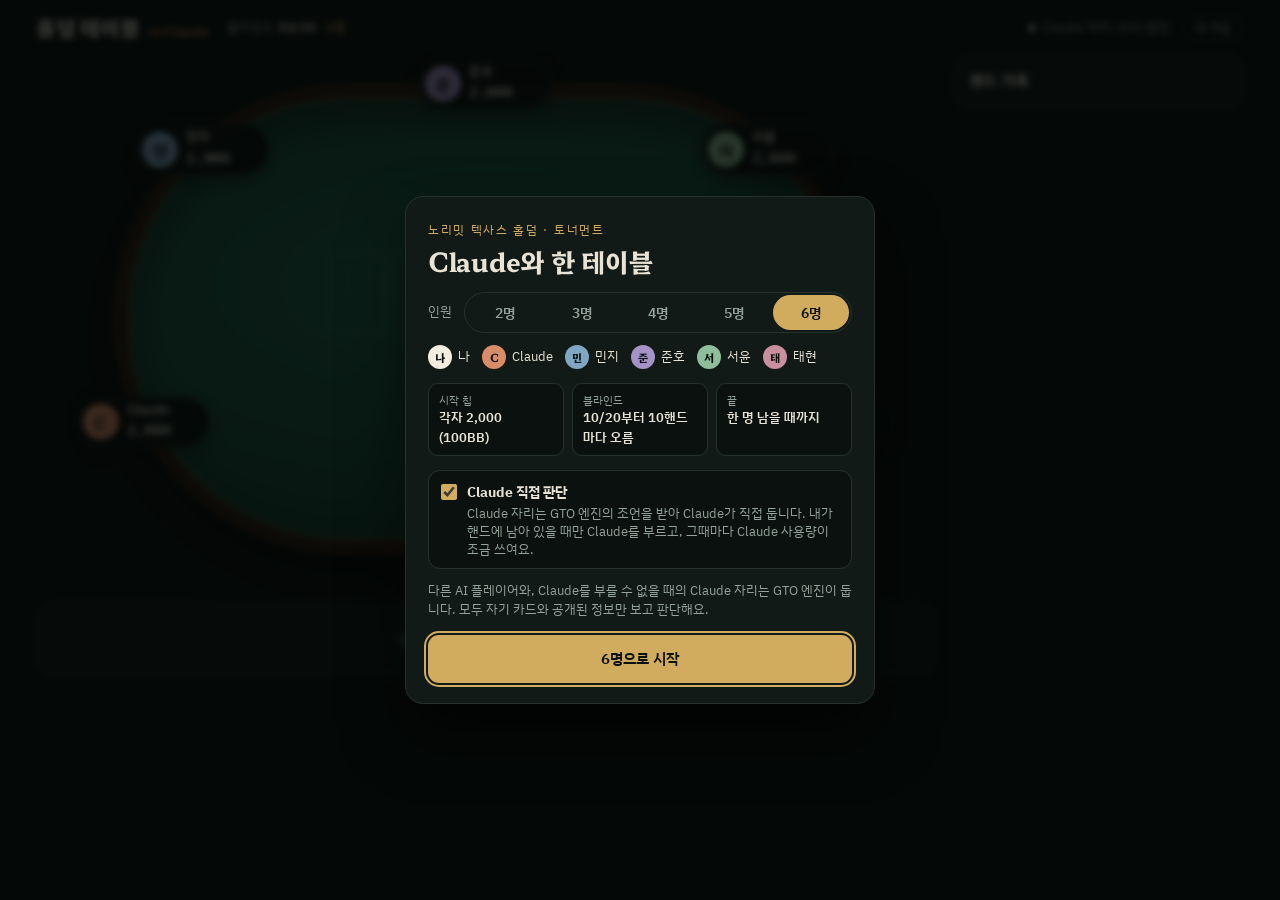
==== index.html @ 06f61726 "Claude 홀덤 테이블: 2~6인 노리밋 홀덤과 GTO 근사 AI invest-1990 저장소의 poker/ 폴더(브랜치 claude/poker-holdem)를 옮겨 온 첫 버전" ====
<!doctype html>
<html lang="ko">
<head>
  <meta charset="utf-8">
  <meta name="viewport" content="width=device-width, initial-scale=1, viewport-fit=cover">
  <title>Claude 홀덤 테이블</title>
  <link rel="preconnect" href="https://fonts.googleapis.com">
  <link rel="preconnect" href="https://fonts.gstatic.com" crossorigin>
  <link rel="stylesheet" href="https://fonts.googleapis.com/css2?family=Hahmlet:wght@600;700&family=IBM+Plex+Mono:wght@500;600&family=IBM+Plex+Sans+KR:wght@400;500;600&display=swap">
  <link rel="stylesheet" href="style.css">
</head>
<body>
  <div id="app">
    <header class="topbar">
      <div class="brand">홀덤 테이블 <span>vs Claude</span></div>
      <div class="level" id="level">블라인드 <b>10/20</b></div>
      <div class="top-right">
        <div class="link" id="link"><i class="dot checking" id="link-dot"></i><span id="link-text">Claude 연결 확인 중</span><span class="link-short" id="link-short">확인 중</span></div>
        <div class="seg" id="depth" role="group" aria-label="Claude 생각 깊이" hidden>
          <button type="button" data-depth="quick" aria-pressed="true">빠르게</button>
          <button type="button" data-depth="default" aria-pressed="false">깊게</button>
        </div>
        <button class="link-btn" id="retry" type="button" hidden>다시 연결</button>
        <button class="link-btn" id="new-game" type="button">새 게임</button>
      </div>
    </header>

    <div class="layout">
      <section class="play">
        <div class="stage">
          <div class="table" id="table">
            <div class="felt" aria-hidden="true"></div>
            <!-- 가운데: 보드 · 팟 -->
            <div class="center">
              <div class="board" id="board"></div>
              <div class="pot" id="pot"></div>
              <div class="sidepots" id="sidepots"></div>
              <div class="print" id="print">No Limit</div>
            </div>
            <!-- 자리 · 베팅 칩: game.js가 인원에 맞춰 만든다 -->
            <div id="seats"></div>
          </div>
        </div>

        <div class="controls" id="controls"><div class="waiting">인원을 고르면 카드를 나눠줍니다</div></div>
      </section>

      <aside class="log-panel">
        <h2>핸드 기록</h2>
        <ol class="log" id="log"></ol>
      </aside>
    </div>
  </div>

  <div class="modal" id="modal" hidden><div class="modal-card" id="modal-card" role="dialog" aria-modal="true"></div></div>

  <script src="engine.js"></script>
  <script src="table.js"></script>
  <script src="gto.js"></script>
  <script src="game.js"></script>
</body>
</html>
---- style.css ----
/* 밤의 카드룸 한 테이블 — 2~6명이 타원 테이블에 둘러앉는다. 나는 아래 가운데.
   넓으면 오른쪽, 좁으면 아래에 핸드 기록. 어두운 단일 테마 (밝은 모드에서도 같은 화면) */
:root {
  --room: #0b110f;        /* 방 바닥 */
  --panel: #121a17;       /* 조작판 · 기록 패널 */
  --line: #25322c;        /* 구분선 */
  --felt: #1b5040;        /* 펠트 */
  --felt-hi: #256851;
  --felt-lo: #0f3429;
  --rail: #2b1c15;        /* 호두나무 레일 */
  --brass: #d1ab5e;       /* 강조: 딜러 버튼 · 주요 버튼 · 승리 */
  --ivory: #f3ede0;       /* 카드 앞면 */
  --ink: #e8e3d5;         /* 본문 글자 */
  --muted: #93a29a;       /* 보조 글자 */
  --card-ink: #19191d;
  --suit-red: #c0303c;
  --back: #6b1e27;        /* 카드 뒷면 */
  --clay: #d98c68;        /* Claude 자리 */
  --up: #8fd0a5;          /* 이득 */
  --down: #e58a7c;        /* 손해 */
  --shade: rgba(5, 10, 8, .62);
  --plate: rgba(9, 15, 13, .9);

  --display: "Hahmlet", "Noto Serif KR", Georgia, serif;
  --body: "IBM Plex Sans KR", "Apple SD Gothic Neo", "Malgun Gothic", system-ui, sans-serif;
  --mono: "IBM Plex Mono", ui-monospace, Menlo, Consolas, monospace;

  /* 카드 폭: 보드 · 내 카드 · 다른 사람 카드 */
  --cw-board: 58px;
  --cw-me: 60px;
  --cw-op: 40px;
  color-scheme: dark;
}

* { box-sizing: border-box; }
[hidden] { display: none !important; }
html, body { height: 100%; }
body {
  margin: 0; background: var(--room); color: var(--ink);
  font-family: var(--body); font-size: 15px; line-height: 1.5;
  -webkit-font-smoothing: antialiased;
  overflow-x: hidden;
}
button { font: inherit; color: inherit; cursor: pointer; }
button:disabled { cursor: default; }
:focus-visible { outline: 2px solid var(--brass); outline-offset: 2px; }
kbd { font: 500 11px var(--mono); opacity: .55; margin-left: 4px; }

#app {
  max-width: 1240px; margin: 0 auto;
  padding-inline: 16px; padding-block: 12px 24px;
  display: flex; flex-direction: column; gap: 10px;
}

/* ===== 상단 ===== */
.topbar { display: flex; flex-wrap: wrap; align-items: center; gap: 6px 18px; }
.brand { font-family: var(--display); font-weight: 700; font-size: 21px; letter-spacing: -.01em; white-space: nowrap; }
.brand span { font-family: var(--body); font-weight: 500; font-size: 13px; color: var(--clay); margin-left: 4px; letter-spacing: .02em; }
.level { color: var(--muted); font-size: 13px; font-variant-numeric: tabular-nums; }
.level b { color: var(--ink); font-weight: 600; }
.level span { color: var(--brass); }
.level em { font-style: normal; color: var(--ink); }
.top-right { margin-left: auto; display: flex; flex-wrap: wrap; align-items: center; gap: 8px 12px; }
.link { display: flex; align-items: center; gap: 7px; font-size: 13px; color: var(--muted); cursor: help; }
.dot { width: 8px; height: 8px; border-radius: 50%; background: var(--muted); flex: none; }
.dot.live { background: var(--up); box-shadow: 0 0 0 3px rgba(143, 208, 165, .18); }
.dot.paused { background: var(--brass); }
.dot.checking { animation: blink 1.2s infinite; }
.link-short { display: none; }
@keyframes blink { 50% { opacity: .3; } }

.seg { display: flex; border: 1px solid var(--line); border-radius: 999px; padding: 2px; }
.seg button { border: 0; background: none; border-radius: 999px; padding: 3px 11px; font-size: 12px; color: var(--muted); }
.seg button[aria-pressed="true"] { background: var(--line); color: var(--ink); }
.link-btn {
  border: 1px solid var(--line); background: none; border-radius: 999px;
  padding: 4px 12px; font-size: 12px; color: var(--muted); white-space: nowrap;
}
.link-btn:hover { color: var(--ink); border-color: var(--muted); }

/* ===== 배치 ===== */
.layout { display: grid; grid-template-columns: minmax(0, 1fr) 290px; gap: 18px; align-items: start; }
.play { display: flex; flex-direction: column; gap: 12px; min-width: 0; }

/* ===== 테이블 ===== */
/* stage = 테이블 바깥으로 걸치는 명패 자리까지 포함한 상자 */
.stage { padding: 30px 78px 36px; }
.table { position: relative; height: clamp(400px, calc(100vh - 330px), 470px); }
.felt {
  position: absolute; inset: 0;
  border-radius: 999px;
  border: 14px solid var(--rail);
  background: radial-gradient(120% 85% at 50% 42%, var(--felt-hi) 0%, var(--felt) 46%, var(--felt-lo) 100%);
  box-shadow:
    inset 0 0 0 2px rgba(209, 171, 94, .32),
    inset 0 14px 44px rgba(0, 0, 0, .45),
    0 0 0 1px #3d2a1f,
    0 22px 48px rgba(0, 0, 0, .55);
}

.center {
  position: absolute; left: 50%; top: 48%; transform: translate(-50%, -50%);
  display: flex; flex-direction: column; align-items: center; gap: 7px; z-index: 1;
}
.board { --w: var(--cw-board); display: flex; gap: clamp(4px, .8vw, 7px); }
.pot {
  display: flex; align-items: center; gap: 7px; min-height: 26px;
  font-size: 13px; color: var(--ivory); white-space: nowrap;
}
.pot:not(:empty) { background: var(--shade); border-radius: 999px; padding: 2px 13px 2px 6px; }
.pot b { font: 600 15px var(--mono); }
.sidepots { font: 500 11.5px var(--mono); color: var(--ivory); opacity: .75; white-space: nowrap; }
.sidepots:empty { display: none; }
.print {
  position: absolute; left: 50%; top: calc(100% + 6px); transform: translateX(-50%);
  font: 600 10px var(--body); letter-spacing: .32em; text-transform: uppercase;
  color: var(--brass); opacity: .4; white-space: nowrap; pointer-events: none;
}

/* ===== 자리 ===== */
/* .seat 의 기준점 = 명패 가운데. 카드는 명패 위(아래쪽 자리) 또는 아래(위쪽 자리)에 붙는다 */
.seat { position: absolute; transform: translate(-50%, -50%); z-index: 3; }
.plate {
  position: relative; z-index: 1;
  display: flex; align-items: center; gap: 8px;
  min-width: 132px;
  background: var(--plate); border: 1px solid var(--line); border-radius: 999px;
  padding: 4px 16px 4px 4px;
  box-shadow: 0 6px 16px rgba(0, 0, 0, .35);
  transition: border-color .2s, box-shadow .2s, opacity .2s;
}
.avatar {
  width: 36px; height: 36px; border-radius: 50%; flex: none;
  display: grid; place-items: center;
  background: var(--av, var(--muted)); color: var(--room);
  font: 700 16px var(--display);
}
.seat.me .avatar { font-size: 14px; }
.who { display: flex; flex-direction: column; min-width: 0; line-height: 1.2; }
.nm { display: flex; align-items: baseline; gap: 6px; white-space: nowrap; }
.nm b { font-size: 13px; font-weight: 600; }
.pos { font: 600 10px var(--mono); font-style: normal; letter-spacing: .04em; color: var(--brass); }
.stack { font: 600 15px var(--mono); letter-spacing: -.02em; white-space: nowrap; }
.dealer {
  position: absolute; top: -7px; right: -7px; width: 22px; height: 22px; border-radius: 50%;
  display: grid; place-items: center; background: var(--ivory); color: var(--card-ink);
  font: 700 11px var(--body); box-shadow: 0 2px 4px rgba(0, 0, 0, .45), inset 0 0 0 2px var(--brass);
}

.seat .hole {
  --w: var(--cw-op);
  position: absolute; left: 50%; bottom: calc(100% - 8px); transform: translateX(-50%);
  display: flex; gap: 3px; z-index: 0;
}
.seat.below .hole { bottom: auto; top: calc(100% + 3px); } /* 위쪽 자리: 명패가 카드 숫자를 가리지 않게 */
.seat.me .hole { --w: var(--cw-me); gap: 6px; bottom: calc(100% - 4px); }

.seat.turn .plate { border-color: var(--brass); box-shadow: 0 0 0 3px rgba(209, 171, 94, .25), 0 6px 16px rgba(0, 0, 0, .35); }
.seat.thinking .plate { animation: glow 1.4s ease-in-out infinite; }
@keyframes glow { 50% { box-shadow: 0 0 0 6px rgba(217, 140, 104, .18), 0 6px 16px rgba(0, 0, 0, .35); } }
.seat.folded .plate { opacity: .5; }
.seat.busted .stack { color: var(--muted); font-family: var(--body); font-size: 13px; }
.seat.out .plate { opacity: .35; filter: grayscale(1); }
.seat.winner .plate { border-color: var(--brass); }

/* 지금 내 패 이름 */
.made:empty { display: none; }
.made {
  position: absolute; left: calc(50% + var(--cw-me) + 14px); bottom: calc(100% + 28px);
  font-size: 12px; color: var(--ivory); white-space: nowrap;
  background: var(--shade); border-radius: 999px; padding: 2px 10px;
}

/* 베팅 칩 · 행동 표시 */
.bet {
  position: absolute; transform: translate(-50%, -50%); z-index: 2;
  display: flex; flex-direction: column; align-items: center; gap: 3px;
  pointer-events: none;
}
.tag {
  font-size: 11.5px; font-weight: 600; line-height: 1.5; white-space: nowrap;
  padding: 1px 9px; border-radius: 999px;
  background: var(--shade); color: var(--ivory);
}
.tag.allin { background: var(--brass); color: var(--room); }
.tag.fold { color: var(--muted); }
.tag.lbl.win { background: var(--brass); color: var(--room); }
.lbl .ls { display: none; }
.amt {
  display: flex; align-items: center; gap: 5px; white-space: nowrap;
  font: 600 13px var(--mono); color: var(--ivory);
  text-shadow: 0 1px 2px rgba(0, 0, 0, .6);
}
.amt.win { color: var(--brass); }
.chip {
  display: inline-block; width: 15px; height: 15px; border-radius: 50%; flex: none;
  background: repeating-conic-gradient(var(--ivory) 0 18deg, var(--clay) 18deg 60deg);
  box-shadow: inset 0 0 0 3px var(--clay), 0 1px 2px rgba(0, 0, 0, .5);
}

/* Claude 말풍선: 명패 옆 */
.bubble {
  position: absolute; left: calc(100% + 12px); top: 50%; z-index: 5;
  width: max-content; max-width: 200px;
  background: var(--ivory); color: var(--card-ink);
  border-radius: 14px; padding: 7px 12px; font-size: 14px; line-height: 1.4;
  opacity: 0; transform: translateY(-50%) translateX(-4px); pointer-events: none;
  transition: opacity .2s, transform .2s;
  box-shadow: 0 8px 20px rgba(0, 0, 0, .4);
}
.bubble.on { opacity: 1; transform: translateY(-50%); pointer-events: auto; }
.bubble::before {
  content: ""; position: absolute; left: -6px; top: 50%; margin-top: -6px;
  border: 6px solid transparent; border-left: 0; border-right-color: var(--ivory);
}
.bubble.to-left { left: auto; right: calc(100% + 12px); }
/* 위 가운데 자리(폰 헤즈업): 카드 아래 */
.bubble.below { left: 50%; top: calc(100% + var(--cw-op) * 1.4 + 4px); transform: translateX(-50%) translateY(-4px); }
.bubble.below.on { transform: translateX(-50%); }
.bubble.below::before { left: 50%; top: -6px; margin: 0 0 0 -6px; border: 6px solid transparent; border-top: 0; border-bottom-color: var(--ivory); }
/* 가운데 높이의 왼쪽 자리(넓은 화면 4인): 카드 위 */
.bubble.above { left: -8px; top: auto; bottom: calc(100% + var(--cw-op) * 1.4 + 2px); transform: translateY(4px); }
.bubble.above.on { transform: none; }
.bubble.above::before { left: 26px; top: auto; bottom: -6px; margin: 0; border: 6px solid transparent; border-bottom: 0; border-top-color: var(--ivory); }
.bubble.to-left::before { left: auto; right: -6px; border: 6px solid transparent; border-right: 0; border-left-color: var(--ivory); }
.bubble small { display: block; font-size: 11px; color: #6b5d4a; margin-top: 2px; }
.bubble .link-btn { color: #6b5d4a; border-color: #d9cfbb; padding: 1px 8px; margin-left: 4px; font-size: 11px; }
.dots::after { content: "…"; display: inline-block; animation: blink 1s infinite; }

/* ===== 카드 ===== */
.card {
  position: relative; flex: none; width: var(--w, 58px); aspect-ratio: 5 / 7;
  border-radius: calc(var(--w, 58px) * .1);
  background: var(--ivory); color: var(--card-ink);
  box-shadow: 0 1px 0 rgba(0, 0, 0, .25), 0 5px 12px rgba(0, 0, 0, .35);
  font-family: var(--display); user-select: none;
  transition: transform .2s, filter .2s;
}
.card.red { color: var(--suit-red); }
.card .idx {
  position: absolute; top: 5%; left: 9%;
  display: flex; flex-direction: column; align-items: center;
  font-weight: 700; font-size: calc(var(--w, 58px) * .34); line-height: .95;
}
.card .idx.ten { letter-spacing: -.09em; margin-left: -.06em; }
.card .idx i { font-style: normal; font-size: .72em; line-height: 1; margin-top: .08em; }
.card .pip { position: absolute; right: 8%; bottom: 2%; font-size: calc(var(--w, 58px) * .6); line-height: 1; }
/* 다른 사람의 작은 카드: 숫자 · 무늬를 크게 */
.seat:not(.me) .card .idx { font-size: calc(var(--w) * .46); top: 6%; left: 10%; }
.seat:not(.me) .card .pip { font-size: calc(var(--w) * .5); right: 7%; bottom: 3%; }
.card.back {
  background:
    repeating-linear-gradient(45deg, rgba(243, 237, 224, .13) 0 2px, transparent 2px 7px),
    repeating-linear-gradient(-45deg, rgba(243, 237, 224, .13) 0 2px, transparent 2px 7px),
    var(--back);
  box-shadow: inset 0 0 0 2px var(--ivory), inset 0 0 0 3px var(--brass), 0 5px 12px rgba(0, 0, 0, .35);
}
.card.slot { background: none; box-shadow: inset 0 0 0 1.5px rgba(243, 237, 224, .16); }
.card.win { transform: translateY(-5px); box-shadow: 0 0 0 2px var(--brass), 0 10px 18px rgba(0, 0, 0, .4); }
.seat.below .card.win { transform: translateY(5px); }
.card.dim { filter: brightness(.5) saturate(.6); }
.card.deal { animation: deal .32s cubic-bezier(.2, .8, .3, 1); }
.card.flip { animation: flip .4s ease-out; }
@keyframes deal { from { opacity: 0; transform: translateY(-14px) rotate(-4deg) scale(.94); } }
@keyframes flip { from { transform: rotateY(90deg); } }

/* ===== 조작판 ===== */
.controls {
  background: var(--panel); border: 1px solid var(--line); border-radius: 16px;
  padding: 12px; display: flex; flex-direction: column; gap: 10px; min-height: 74px;
  transition: border-color .2s;
}
.controls.mine { border-color: rgba(209, 171, 94, .45); }
.waiting { display: flex; flex-wrap: wrap; align-items: center; justify-content: center; gap: 8px 14px; min-height: 48px; color: var(--muted); font-size: 14px; text-align: center; }
.ctl-head { display: flex; align-items: center; justify-content: space-between; gap: 8px; font-size: 13px; color: var(--muted); }
.ctl-head b { color: var(--brass); font-weight: 600; }
.ctl-info { font-variant-numeric: tabular-nums; min-width: 0; }
.toggle {
  display: inline-flex; align-items: center; gap: 7px; flex: none;
  border: 1px solid var(--line); background: none; border-radius: 999px;
  padding: 3px 11px 3px 6px; font-size: 12px; color: var(--muted);
}
.toggle i { width: 22px; height: 12px; border-radius: 999px; background: var(--line); position: relative; transition: background .15s; }
.toggle i::after { content: ""; position: absolute; top: 2px; left: 2px; width: 8px; height: 8px; border-radius: 50%; background: var(--muted); transition: transform .15s, background .15s; }
.toggle[aria-pressed="true"] { color: var(--ink); border-color: rgba(209, 171, 94, .5); }
.toggle[aria-pressed="true"] i { background: rgba(209, 171, 94, .35); }
.toggle[aria-pressed="true"] i::after { transform: translateX(10px); background: var(--brass); }

.actions { display: grid; grid-template-columns: repeat(3, minmax(0, 1fr)); gap: 8px; }
.btn {
  min-height: 48px; padding: 0 14px; border-radius: 11px;
  border: 1px solid var(--line); background: transparent; color: var(--ink);
  font-weight: 600; font-size: 15px; font-variant-numeric: tabular-nums;
  transition: background .15s, border-color .15s;
}
.btn:disabled { opacity: .35; }
.btn.fold:not(:disabled):hover { border-color: var(--down); color: var(--down); }
.btn.call { background: #1a2420; }
.btn.call:hover { border-color: var(--muted); }
.btn.raise, .btn.primary { background: var(--brass); border-color: transparent; color: var(--room); }
.btn.raise:not(:disabled):hover, .btn.primary:hover { filter: brightness(1.08); }
.btn.raise kbd, .btn.primary kbd { opacity: .6; }
.btn.ff { min-height: 36px; font-size: 13px; padding: 0 14px; border-radius: 999px; }
.btn.ff.on { border-color: var(--brass); color: var(--brass); }

.sizer { display: flex; flex-wrap: wrap; align-items: center; gap: 10px 12px; }
.presets { display: flex; gap: 6px; flex-wrap: wrap; }
.preset {
  border: 1px solid var(--line); background: none; border-radius: 8px;
  padding: 5px 10px; font-size: 13px; color: var(--ink);
}
.preset:hover { border-color: var(--brass); color: var(--brass); }
.sizer input[type=range] { flex: 1 1 140px; min-width: 0; accent-color: var(--brass); }
.sizer input[type=number] {
  width: 104px; padding: 7px 10px; border-radius: 8px;
  border: 1px solid var(--line); background: var(--room); color: var(--ink);
  font: 600 14px var(--mono);
}

/* GTO 힌트 막대 */
.hint { display: flex; flex-direction: column; gap: 6px; }
.hint-bar { display: flex; height: 8px; border-radius: 999px; overflow: hidden; background: var(--line); gap: 2px; }
.hint-bar i { flex-basis: 0; min-width: 3px; }
.hint-legend { display: flex; flex-wrap: wrap; gap: 4px 14px; font-size: 12px; color: var(--muted); }
.hint-legend span { display: inline-flex; align-items: center; gap: 5px; white-space: nowrap; }
.hint-legend b { color: var(--ink); font: 600 12px var(--mono); }
.hint-eq { margin-left: auto; }
.hint-note { font-size: 12px; color: var(--muted); }
.sw { width: 9px; height: 9px; border-radius: 2px; flex: none; }
.k-fold { background: #5b6962; }
.k-check, .k-call { background: #74b38d; }
.k-raise { background: var(--brass); }
.k-allin { background: var(--clay); }

/* 핸드 결과 */
.done { display: flex; flex-wrap: wrap; align-items: center; gap: 10px 16px; }
.result { list-style: none; margin: 0; padding: 0; flex: 1 1 260px; min-width: 0; display: flex; flex-direction: column; gap: 3px; font-size: 14px; }
.result li { display: flex; flex-wrap: wrap; align-items: baseline; gap: 2px 10px; }
.r-pot { color: var(--muted); white-space: nowrap; }
.r-pot b { font: 600 14px var(--mono); color: var(--ivory); }
.r-win { font-weight: 600; }
.r-win small { font-weight: 500; font-size: 13px; color: var(--brass); margin-left: 4px; }
.net { font-size: 13px; color: var(--muted); white-space: nowrap; }
.net b { font: 600 17px var(--mono); color: var(--ink); margin-left: 4px; }
.net.up b { color: var(--up); }
.net.down b { color: var(--down); }
.done .btn { flex: 0 1 200px; }

/* ===== 핸드 기록 ===== */
.log-panel {
  position: sticky; top: calc(12px + env(safe-area-inset-top, 0px));
  background: var(--panel); border: 1px solid var(--line); border-radius: 16px;
  padding: 14px 14px 10px; max-height: calc(100vh - 40px); overflow: auto;
}
.log-panel h2 { margin: 0 0 8px; font: 700 15px var(--display); }
.log { list-style: none; margin: 0; padding: 0; display: flex; flex-direction: column; }
.log > li { border-top: 1px solid var(--line); }
.log > li:first-child { border-top: 0; }
.log summary {
  display: flex; justify-content: space-between; gap: 8px; cursor: pointer;
  padding: 7px 0; font-size: 13px; font-weight: 600; list-style: none;
}
.log summary::-webkit-details-marker { display: none; }
.log summary span { font: 600 13px var(--mono); color: var(--muted); }
.log summary .up { color: var(--up); }
.log summary .down { color: var(--down); }
.log summary .live { font-family: var(--body); font-weight: 500; color: var(--brass); }
.log ul { list-style: none; margin: 0 0 8px; padding: 0; font-size: 12.5px; color: var(--muted); display: flex; flex-direction: column; gap: 2px; }
.log ul b { color: var(--ink); font-weight: 600; }
.street-line { color: var(--ink); }
.street { font-weight: 600; color: var(--brass); margin-right: 4px; }
.said { color: var(--clay); }
.lc { font-family: var(--mono); font-weight: 600; color: var(--ink); white-space: nowrap; }
.lc.red { color: #ef7d84; }

/* ===== 창 ===== */
.modal {
  position: fixed; inset: 0; z-index: 20; display: grid; place-items: center;
  padding: 16px; background: rgba(3, 6, 5, .74); backdrop-filter: blur(3px);
  overflow-y: auto;
}
.modal-card {
  width: min(470px, 100%); background: var(--panel); border: 1px solid var(--line);
  border-radius: 18px; padding: 24px 22px 20px; box-shadow: 0 30px 60px rgba(0, 0, 0, .5);
}
.modal-card h1 { margin: 0 0 14px; font: 700 26px/1.25 var(--display); letter-spacing: -.01em; text-wrap: balance; }
.modal-card p { margin: 0 0 12px; color: var(--ink); }
.modal-card .fine { font-size: 12.5px; color: var(--muted); }
.eyebrow { font-size: 12px; letter-spacing: .14em; color: var(--brass) !important; margin-bottom: 6px !important; }
.rules {
  display: grid; grid-template-columns: repeat(3, minmax(0, 1fr)); gap: 8px; margin: 0 0 14px;
}
.rules div { background: var(--room); border: 1px solid var(--line); border-radius: 10px; padding: 8px 10px; }
.rules dt { font-size: 11px; color: var(--muted); }
.rules dd { margin: 0; font-size: 13px; font-weight: 600; }
.modal-actions { display: flex; flex-wrap: wrap; gap: 8px; margin-top: 16px; }
.modal-actions .btn { flex: 1 1 130px; }

.field { display: flex; align-items: center; gap: 12px; margin-bottom: 12px; }
.field-label { font-size: 13px; color: var(--muted); flex: none; }
.seg.count { flex: 1; }
.seg.count button { flex: 1; padding: 7px 0; font-size: 14px; font-weight: 600; }
.seg.count button[aria-pressed="true"] { background: var(--brass); color: var(--room); }
.lineup { list-style: none; margin: 0 0 14px; padding: 0; display: flex; flex-wrap: wrap; gap: 6px 12px; }
.lineup li { display: flex; align-items: center; gap: 6px; font-size: 13px; transition: opacity .15s; }
.lineup li.off { opacity: .25; }
.lineup .avatar, .standings .avatar { width: 24px; height: 24px; font-size: 11px; }
.check {
  display: flex; gap: 10px; align-items: flex-start; cursor: pointer;
  background: var(--room); border: 1px solid var(--line); border-radius: 12px; padding: 10px 12px; margin-bottom: 12px;
}
.check input { margin: 3px 0 0; accent-color: var(--brass); width: 16px; height: 16px; flex: none; }
.check b { display: block; font-size: 14px; }
.check small { display: block; font-size: 12.5px; color: var(--muted); line-height: 1.45; margin-top: 2px; }
.standings { list-style: none; margin: 0; padding: 0; display: flex; flex-direction: column; gap: 4px; }
.standings li { display: flex; align-items: center; gap: 8px; font-size: 14px; padding: 4px 8px; border-radius: 8px; }
.standings li.me { background: var(--room); }
.standings li span:last-child { margin-left: auto; font: 600 13px var(--mono); color: var(--muted); }

/* ===== 좁은 화면 ===== */
@media (max-width: 900px) {
  .layout { grid-template-columns: minmax(0, 1fr); }
  .log-panel { position: static; max-height: 380px; }
  .table { height: clamp(420px, 60vh, 480px); }
}

/* 폰: 세로로 긴 테이블, 작은 명패 */
@media (max-width: 600px) {
  :root { --cw-board: 37px; --cw-me: 46px; --cw-op: 28px; }
  #app { gap: 8px; padding-block: 10px 20px; }
  .topbar { gap: 2px 10px; }
  .brand { font-size: 18px; }
  .brand span { display: none; }
  .level { font-size: 12px; width: 100%; order: 3; }
  .top-right { gap: 6px 8px; }
  .link { font-size: 12px; gap: 5px; }
  #link-text { display: none; }
  .link-short { display: inline; }
  .stage { padding: 24px 0 28px; }
  .table { height: clamp(420px, calc(100vh - 410px), 520px); }
  .felt { border-width: 10px; }
  .center { top: 50%; gap: 5px; }
  .board { gap: 4px; }
  .pot b { font-size: 13px; }
  .pot { font-size: 12px; min-height: 22px; }
  .print { display: none; }

  .plate { min-width: 0; gap: 5px; padding: 3px 9px 3px 3px; }
  .avatar { width: 26px; height: 26px; font-size: 12px; }
  .seat.me .avatar { font-size: 11px; }
  .nm b { font-size: 11px; }
  .pos { position: absolute; top: -13px; left: 50%; transform: translateX(-50%); font-size: 9px; padding: 0 5px; border-radius: 999px; background: var(--plate); border: 1px solid var(--line); line-height: 1.4; }
  .seat:not(.below) .pos { top: auto; bottom: -13px; } /* 카드가 명패 위에 붙는 자리: 포지션은 명패 아래로 */
  .stack { font-size: 12px; }
  .dealer { width: 17px; height: 17px; font-size: 9px; top: -6px; right: -6px; }
  .seat .hole { gap: 2px; bottom: calc(100% - 5px); }
  .seat.below .hole { top: calc(100% + 2px); }
  .seat.me .hole { gap: 4px; }
  .made { left: calc(50% + var(--cw-me) + 8px); bottom: calc(100% + 16px); font-size: 11px; padding: 1px 8px; }
  .tag { font-size: 10.5px; padding: 0 7px; }
  .bet.fin.up { flex-direction: row; gap: 5px; } /* 위쪽 자리: 끝난 핸드의 족보 · 딴 칩을 한 줄로 (보드와 겹치지 않게) */
  .lbl .lf { display: none; }
  .lbl .ls { display: inline; }
  .amt { font-size: 11.5px; gap: 4px; }
  .chip { width: 12px; height: 12px; box-shadow: inset 0 0 0 2.5px var(--clay), 0 1px 2px rgba(0, 0, 0, .5); }
  .bubble { max-width: min(155px, 42vw); font-size: 13px; padding: 6px 10px; }
  .bubble.below { max-width: 220px; }

  .controls { padding: 10px; gap: 8px; }
  .ctl-head { font-size: 12px; }
  .rules { grid-template-columns: minmax(0, 1fr); gap: 6px; }
  .rules div { display: flex; justify-content: space-between; align-items: baseline; gap: 10px; padding: 6px 10px; }
  .rules dd { text-align: right; }
  .btn { font-size: 14px; padding: 0 8px; }
  .sizer { gap: 8px; }
  .sizer input[type=number] { width: 88px; }
  kbd { display: none; }
  .done .btn { flex: 1 1 100%; }
  .modal-card { padding: 20px 16px 16px; }
  .modal-card h1 { font-size: 23px; }
}

@media (prefers-reduced-motion: reduce) {
  *, *::before, *::after { animation: none !important; transition: none !important; }
}
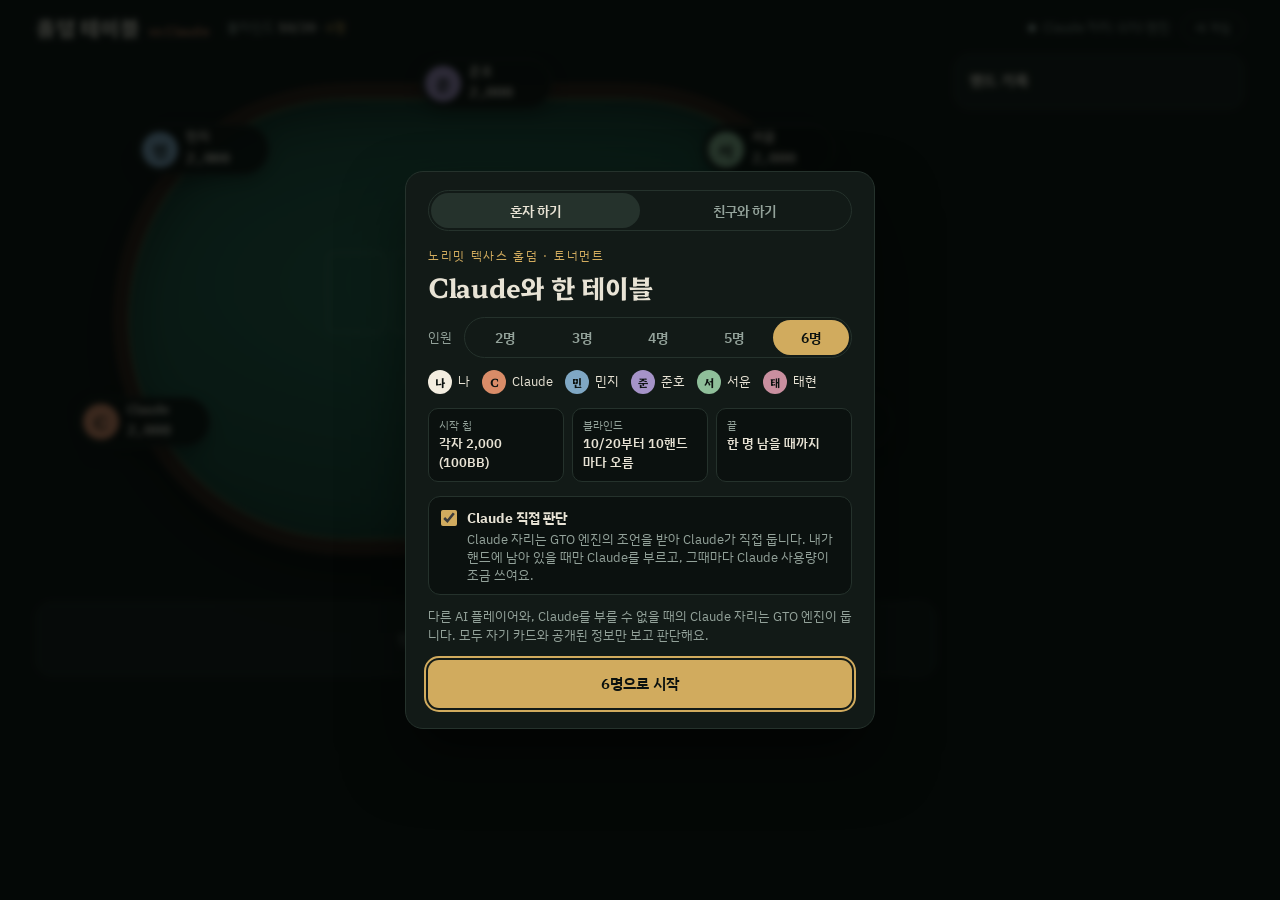
==== commit 51af51a8: "[작업 중] 친구와 하기 (각자 폰으로 멀티플레이) 첫 구현 - net.js: PeerJS(WebRTC)·BroadcastChannel 전송, 좌석별로 가린 화면 정보(viewFo" ====
--- a/index.html
+++ b/index.html
@@ -54,9 +54,13 @@
 
   <div class="modal" id="modal" hidden><div class="modal-card" id="modal-card" role="dialog" aria-modal="true"></div></div>
 
+  <!-- 친구와 하기(온라인)용 PeerJS(WebRTC). index.html(로컬 · GitHub Pages)에서만 불러온다.
+       artifact.html은 일부러 불러오지 않는다: 아티팩트 안에서는 외부 연결이 막혀 있어 친구와 하기를 끈다 -->
+  <script src="vendor/peerjs.min.js"></script>
   <script src="engine.js"></script>
   <script src="table.js"></script>
   <script src="gto.js"></script>
+  <script src="net.js"></script>
   <script src="game.js"></script>
 </body>
 </html>
--- a/style.css
+++ b/style.css
@@ -417,6 +417,93 @@
 .standings li.me { background: var(--room); }
 .standings li span:last-child { margin-left: auto; font: 600 13px var(--mono); color: var(--muted); }
 
+/* ===== 친구와 하기 ===== */
+/* 설정 창 맨 위: 혼자 하기 · 친구와 하기 */
+.seg.tabs { margin: -6px 0 16px; }
+.seg.tabs button { flex: 1; padding: 7px 0; font-size: 14px; font-weight: 600; }
+.seg.tabs button[aria-pressed="true"] { background: var(--line); color: var(--ink); }
+.modal-card h2 { margin: 0 0 4px; font: 700 16px var(--display); }
+.field-col { display: flex; flex-direction: column; gap: 5px; margin-bottom: 12px; }
+.text-in {
+  width: 100%; min-width: 0; min-height: 44px; padding: 8px 12px; border-radius: 10px;
+  border: 1px solid var(--line); background: var(--room); color: var(--ink);
+  font: 500 16px var(--body); /* 16px 이상: iOS가 입력할 때 화면을 확대하지 않게 */
+}
+.text-in:focus { outline: none; border-color: var(--brass); }
+.text-in::placeholder { color: var(--muted); opacity: .6; }
+.mp-choice { display: grid; grid-template-columns: repeat(2, minmax(0, 1fr)); gap: 10px; margin-bottom: 12px; }
+.mp-box {
+  display: flex; flex-direction: column; gap: 8px;
+  background: var(--room); border: 1px solid var(--line); border-radius: 12px; padding: 12px;
+}
+.mp-box p { margin: 0; font-size: 12.5px; color: var(--muted); flex: 1; }
+.mp-box .btn { width: 100%; }
+.join-row { display: flex; gap: 6px; }
+.join-row .text-in { flex: 1 1 auto; }
+.mp-box .join-row .btn { flex: none; width: auto; min-height: 44px; padding: 0 18px; }
+.code-in { font: 600 18px var(--mono); letter-spacing: .18em; text-transform: uppercase; text-align: center; padding-inline: 6px; }
+.net-error { color: var(--down) !important; font-size: 13.5px; }
+.code-text { font-family: var(--mono); font-weight: 600; letter-spacing: .06em; color: var(--brass); }
+.url-line { font: 600 14px var(--mono); color: var(--brass) !important; word-break: break-all; user-select: all; }
+
+/* 방장 로비: 큰 방 코드 · 링크 · 들어온 사람 */
+.room-code-box {
+  display: flex; flex-direction: column; align-items: center; gap: 2px;
+  background: var(--room); border: 1px solid var(--line); border-radius: 14px; padding: 10px 12px 12px; margin-bottom: 10px;
+}
+.room-code {
+  font: 600 44px/1.1 var(--mono); letter-spacing: .22em; margin-right: -.22em; /* 마지막 글자 뒤 자간만큼 되돌려 가운데 */
+  color: var(--brass); user-select: all;
+}
+.room-code.pending { font: 500 18px/2.7 var(--body); letter-spacing: 0; margin-right: 0; color: var(--muted); }
+.share-row { display: flex; gap: 6px; }
+.share-row .btn { flex: none; min-height: 44px; }
+.share-url { font: 500 13px var(--mono); color: var(--muted); text-overflow: ellipsis; }
+.share-note { margin: 6px 0 12px !important; }
+.lobby { list-style: none; margin: 0; padding: 0; display: flex; flex-direction: column; gap: 4px; }
+.lobby li {
+  display: flex; align-items: center; gap: 8px; font-size: 14px;
+  padding: 6px 10px; border-radius: 10px; background: var(--room); border: 1px solid var(--line);
+}
+.lobby li.ai { background: none; border-style: dashed; color: var(--muted); }
+.lobby li.away { opacity: .55; }
+.lobby li b { font-weight: 600; min-width: 0; overflow: hidden; text-overflow: ellipsis; white-space: nowrap; }
+.lobby li small { font-size: 11px; color: var(--brass); border: 1px solid rgba(209, 171, 94, .45); border-radius: 999px; padding: 0 6px; }
+.lobby .avatar { width: 26px; height: 26px; font-size: 12px; }
+.lob-tag { margin-left: auto; font-size: 12px; color: var(--muted); white-space: nowrap; }
+.lobby li:not(.ai):not(.away) .lob-tag { color: var(--up); }
+.standings-note { margin-top: 10px !important; }
+.lobby + .fine, .modal-actions + .fine { margin-top: 12px; }
+.invite-note { margin-bottom: 6px !important; }
+
+/* 테이블: 차례 시계 · 연결 끊김 */
+.clock {
+  position: absolute; top: -9px; left: -6px; min-width: 24px; height: 20px; padding: 0 5px;
+  display: grid; place-items: center; border-radius: 999px;
+  background: var(--brass); color: var(--room); font: 600 11.5px var(--mono);
+  box-shadow: 0 2px 4px rgba(0, 0, 0, .45);
+}
+.clock.urgent { background: var(--down); animation: blink 1s infinite; }
+.away-note { font-size: 10.5px; color: var(--down); white-space: nowrap; line-height: 1.3; }
+.away-note .as { display: none; }
+.seat.away .plate { border-style: dashed; }
+.seat.away .avatar { filter: grayscale(.8); opacity: .7; }
+.my-clock, .wait-clock { font: 600 12.5px var(--mono); color: var(--brass); }
+.my-clock.urgent, .wait-clock.urgent { color: var(--down); }
+.next-in { font: 600 13px var(--mono); opacity: .75; }
+.next-wait { flex: 0 1 220px; text-align: center; font-size: 14px; color: var(--muted); font-variant-numeric: tabular-nums; }
+
+/* 짧은 알림 (연결 끊김 · 다시 연결 등) */
+.toast {
+  position: fixed; left: 50%; bottom: calc(18px + env(safe-area-inset-bottom, 0px)); z-index: 30;
+  transform: translate(-50%, 12px); opacity: 0; pointer-events: none;
+  max-width: min(92vw, 420px); width: max-content;
+  background: var(--ivory); color: var(--card-ink); border-radius: 12px; padding: 9px 14px;
+  font-size: 14px; line-height: 1.4; box-shadow: 0 12px 28px rgba(0, 0, 0, .45);
+  transition: opacity .2s, transform .2s;
+}
+.toast.on { opacity: 1; transform: translate(-50%, 0); }
+
 /* ===== 좁은 화면 ===== */
 @media (max-width: 900px) {
   .layout { grid-template-columns: minmax(0, 1fr); }
@@ -476,6 +563,14 @@
   .sizer input[type=number] { width: 88px; }
   kbd { display: none; }
   .done .btn { flex: 1 1 100%; }
+  .mp-choice { grid-template-columns: minmax(0, 1fr); gap: 8px; }
+  .mp-box { padding: 10px 12px; gap: 6px; }
+  .room-code { font-size: 38px; }
+  .clock { top: -8px; left: -5px; min-width: 20px; height: 17px; font-size: 10px; padding: 0 4px; }
+  .away-note { font-size: 9px; }
+  .away-note .al { display: none; }
+  .away-note .as { display: inline; }
+  .next-wait { flex: 1 1 100%; }
   .modal-card { padding: 20px 16px 16px; }
   .modal-card h1 { font-size: 23px; }
 }
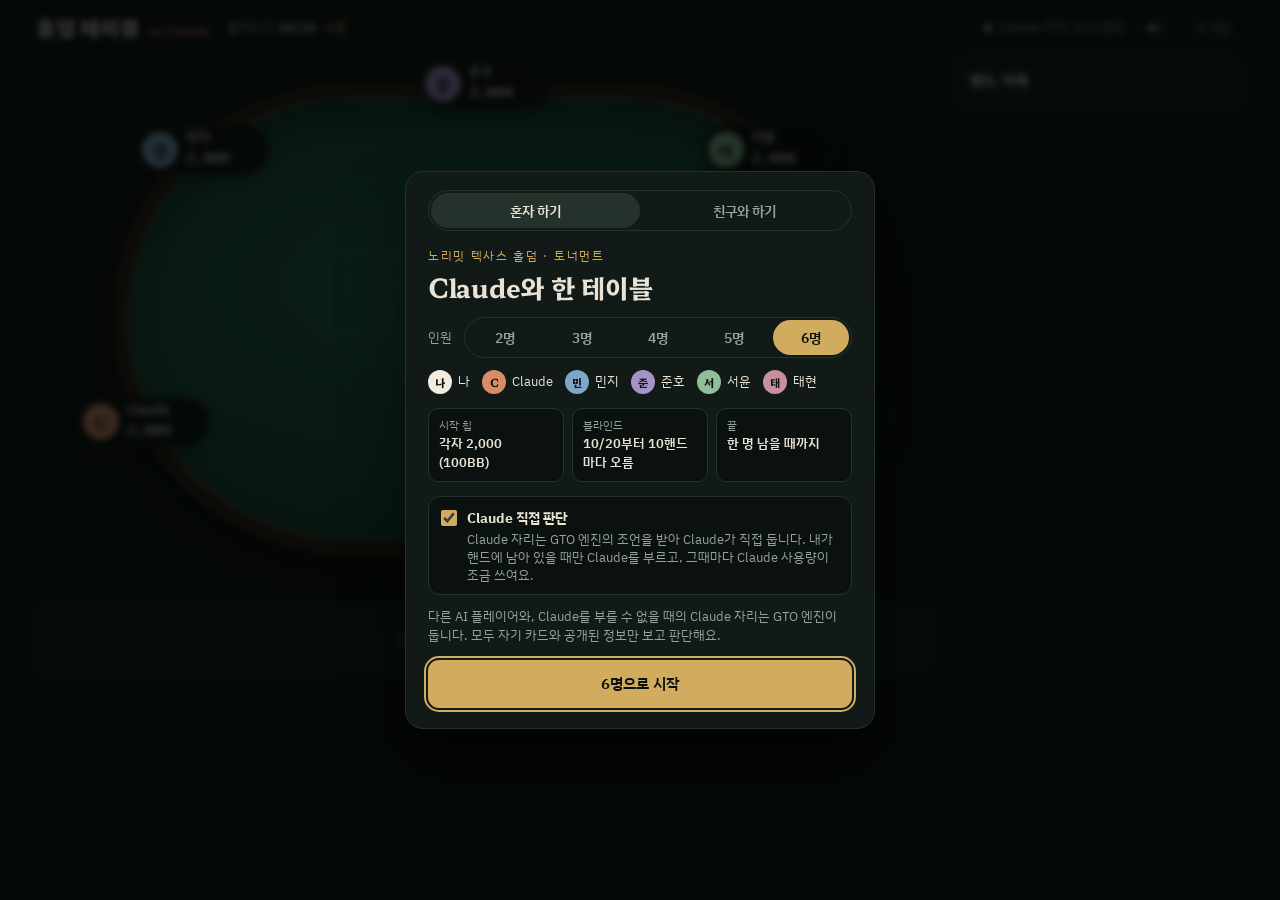
==== commit 0aa39618: "[작업 중] 소리·모션 연결 진행분 (중단된 작업 저장) Co-Authored-By: Claude Opus 5.5 <noreply@anthropic.com> Claude-Sessi" ====
--- a/index.html
+++ b/index.html
@@ -21,6 +21,9 @@
           <button type="button" data-depth="default" aria-pressed="false">깊게</button>
         </div>
         <button class="link-btn" id="retry" type="button" hidden>다시 연결</button>
+        <button class="icon-btn" id="sound" type="button" aria-label="소리" aria-pressed="true" title="소리 끄기">
+          <svg viewBox="0 0 24 24" aria-hidden="true" focusable="false"><path class="spk" d="M4 9.5h3.3L12 5.6v12.8l-4.7-3.9H4z"/><path class="snd-on" d="M15.6 9.2a4 4 0 0 1 0 5.6M18.3 6.6a7.6 7.6 0 0 1 0 10.8"/><path class="snd-off" d="M16.2 9.6l4.8 4.8M21 9.6l-4.8 4.8"/></svg>
+        </button>
         <button class="link-btn" id="new-game" type="button">새 게임</button>
       </div>
     </header>
@@ -61,6 +64,8 @@
   <script src="table.js"></script>
   <script src="gto.js"></script>
   <script src="net.js"></script>
+  <script src="sound.js"></script>
+  <script src="motion.js"></script>
   <script src="game.js"></script>
 </body>
 </html>
--- a/style.css
+++ b/style.css
@@ -77,6 +77,20 @@
   padding: 4px 12px; font-size: 12px; color: var(--muted); white-space: nowrap;
 }
 .link-btn:hover { color: var(--ink); border-color: var(--muted); }
+/* 소리 켜기/끄기: 누르는 자리는 40px, 보이는 동그라미는 30px */
+.icon-btn {
+  position: relative; flex: none; width: 40px; height: 40px; margin: -5px -4px;
+  display: grid; place-items: center; border: 0; background: none; padding: 0; border-radius: 999px;
+  color: var(--muted);
+}
+.icon-btn::before { content: ""; position: absolute; inset: 5px; border: 1px solid var(--line); border-radius: 999px; transition: border-color .15s; }
+.icon-btn:hover { color: var(--ink); }
+.icon-btn:hover::before { border-color: var(--muted); }
+.icon-btn:focus-visible { outline-offset: -3px; }
+.icon-btn svg { position: relative; width: 18px; height: 18px; fill: none; stroke: currentColor; stroke-width: 1.8; stroke-linecap: round; stroke-linejoin: round; }
+.icon-btn .spk { fill: currentColor; stroke-width: 1.2; }
+.icon-btn[aria-pressed="true"] .snd-off, .icon-btn[aria-pressed="false"] .snd-on { display: none; }
+.icon-btn[aria-pressed="false"] { color: var(--muted); opacity: .8; }
 
 /* ===== 배치 ===== */
 .layout { display: grid; grid-template-columns: minmax(0, 1fr) 290px; gap: 18px; align-items: start; }
@@ -156,6 +170,15 @@
 .seat.me .hole { --w: var(--cw-me); gap: 6px; bottom: calc(100% - 4px); }
 
 .seat.turn .plate { border-color: var(--brass); box-shadow: 0 0 0 3px rgba(209, 171, 94, .25), 0 6px 16px rgba(0, 0, 0, .35); }
+/* 시간 제한이 없는 차례(혼자 하기 · AI): 은은하게 숨쉰다. 친구와 하기의 사람 차례는 남은 시간 링 */
+.seat.turn:not(.timed):not(.thinking) .plate { animation: turn-pulse 1.6s ease-in-out infinite; }
+@keyframes turn-pulse { 50% { box-shadow: 0 0 0 7px rgba(209, 171, 94, .13), 0 6px 16px rgba(0, 0, 0, .35); } }
+.ring { position: absolute; left: -7px; top: -7px; pointer-events: none; line-height: 0; } /* 명패 테두리 바깥 (game.js가 크기를 맞춘다) */
+.ring svg { display: block; overflow: visible; }
+.ring rect { fill: none; stroke: var(--brass); stroke-width: 3; stroke-linecap: round; transition: stroke-dashoffset .25s linear, stroke .2s; }
+.ring.urgent rect { stroke: var(--down); }
+.ring.urgent { animation: blink 1s infinite; }
+.seat.timed .plate { box-shadow: 0 6px 16px rgba(0, 0, 0, .35); }
 .seat.thinking .plate { animation: glow 1.4s ease-in-out infinite; }
 @keyframes glow { 50% { box-shadow: 0 0 0 6px rgba(217, 140, 104, .18), 0 6px 16px rgba(0, 0, 0, .35); } }
 .seat.folded .plate { opacity: .5; }
@@ -263,6 +286,21 @@
 .card.flip { animation: flip .4s ease-out; }
 @keyframes deal { from { opacity: 0; transform: translateY(-14px) rotate(-4deg) scale(.94); } }
 @keyframes flip { from { transform: rotateY(90deg); } }
+
+/* ===== 움직임 (motion.js) =====
+   테이블 위에 잠깐 띄우는 복제 카드 · 칩. 누르기를 가로채지 않고(pointer-events: none) 끝나면 지운다 */
+.fx-layer { position: absolute; inset: 0; z-index: 6; pointer-events: none; }
+.fx { position: absolute; left: 0; top: 0; opacity: 0; pointer-events: none; will-change: transform, opacity; }
+.fx.card { transition: none; animation: none; }
+.fx-chips { width: 15px; height: 15px; }
+.fx-chips .chip { position: absolute; left: 0; }
+.fx-pot {
+  display: flex; align-items: center; gap: 5px; white-space: nowrap;
+  padding: 2px 9px 2px 4px; border-radius: 999px; background: var(--shade);
+  font: 600 13px var(--mono); color: var(--brass); box-shadow: 0 4px 10px rgba(0, 0, 0, .35);
+}
+.fx-glow { border-radius: 999px; box-shadow: 0 0 0 2px var(--brass), 0 0 20px 6px rgba(209, 171, 94, .5); }
+.fx-knock { width: 30px; height: 30px; border-radius: 50%; border: 2px solid rgba(243, 237, 224, .55); }
 
 /* ===== 조작판 ===== */
 .controls {
@@ -472,6 +510,11 @@
 .lobby .avatar { width: 26px; height: 26px; font-size: 12px; }
 .lob-tag { margin-left: auto; font-size: 12px; color: var(--muted); white-space: nowrap; }
 .lobby li:not(.ai):not(.away) .lob-tag { color: var(--up); }
+.lob-kick {
+  flex: none; min-height: 28px; padding: 0 9px; border-radius: 999px; cursor: pointer;
+  border: 1px solid var(--line); background: none; color: var(--muted); font: 500 12px var(--body);
+}
+.lob-kick:hover, .lob-kick:focus-visible { color: var(--down); border-color: var(--down); outline: none; }
 .standings-note { margin-top: 10px !important; }
 .lobby + .fine, .modal-actions + .fine { margin-top: 12px; }
 .invite-note { margin-bottom: 6px !important; }
@@ -503,6 +546,9 @@
   transition: opacity .2s, transform .2s;
 }
 .toast.on { opacity: 1; transform: translate(-50%, 0); }
+
+/* 한글은 낱말 중간에서 줄을 바꾸지 않는다 (띄어쓰기에서만). 너무 긴 낱말만 아무 데서나 */
+.modal-card h1, .modal-card p, .btn, .waiting, .toast { word-break: keep-all; overflow-wrap: anywhere; }
 
 /* ===== 좁은 화면 ===== */
 @media (max-width: 900px) {
@@ -535,7 +581,7 @@
   .plate { min-width: 0; gap: 5px; padding: 3px 9px 3px 3px; }
   .avatar { width: 26px; height: 26px; font-size: 12px; }
   .seat.me .avatar { font-size: 11px; }
-  .nm b { font-size: 11px; }
+  .nm b { font-size: 11px; max-width: 4.6em; overflow: hidden; text-overflow: ellipsis; } /* 긴 이름이 옆 자리를 화면 밖으로 밀지 않게 */
   .pos { position: absolute; top: -13px; left: 50%; transform: translateX(-50%); font-size: 9px; padding: 0 5px; border-radius: 999px; background: var(--plate); border: 1px solid var(--line); line-height: 1.4; }
   .seat:not(.below) .pos { top: auto; bottom: -13px; } /* 카드가 명패 위에 붙는 자리: 포지션은 명패 아래로 */
   .stack { font-size: 12px; }
@@ -567,6 +613,9 @@
   .mp-box { padding: 10px 12px; gap: 6px; }
   .room-code { font-size: 38px; }
   .clock { top: -8px; left: -5px; min-width: 20px; height: 17px; font-size: 10px; padding: 0 4px; }
+  .fx-chips { width: 12px; height: 12px; }
+  .fx-pot { font-size: 11.5px; gap: 4px; padding: 1px 7px 1px 3px; }
+  .ring rect { stroke-width: 2.5; }
   .away-note { font-size: 9px; }
   .away-note .al { display: none; }
   .away-note .as { display: inline; }
@@ -577,4 +626,5 @@
 
 @media (prefers-reduced-motion: reduce) {
   *, *::before, *::after { animation: none !important; transition: none !important; }
-}
+  .fx-layer { display: none; } /* motion.js도 움직임을 만들지 않는다 (소리만) */
+}
